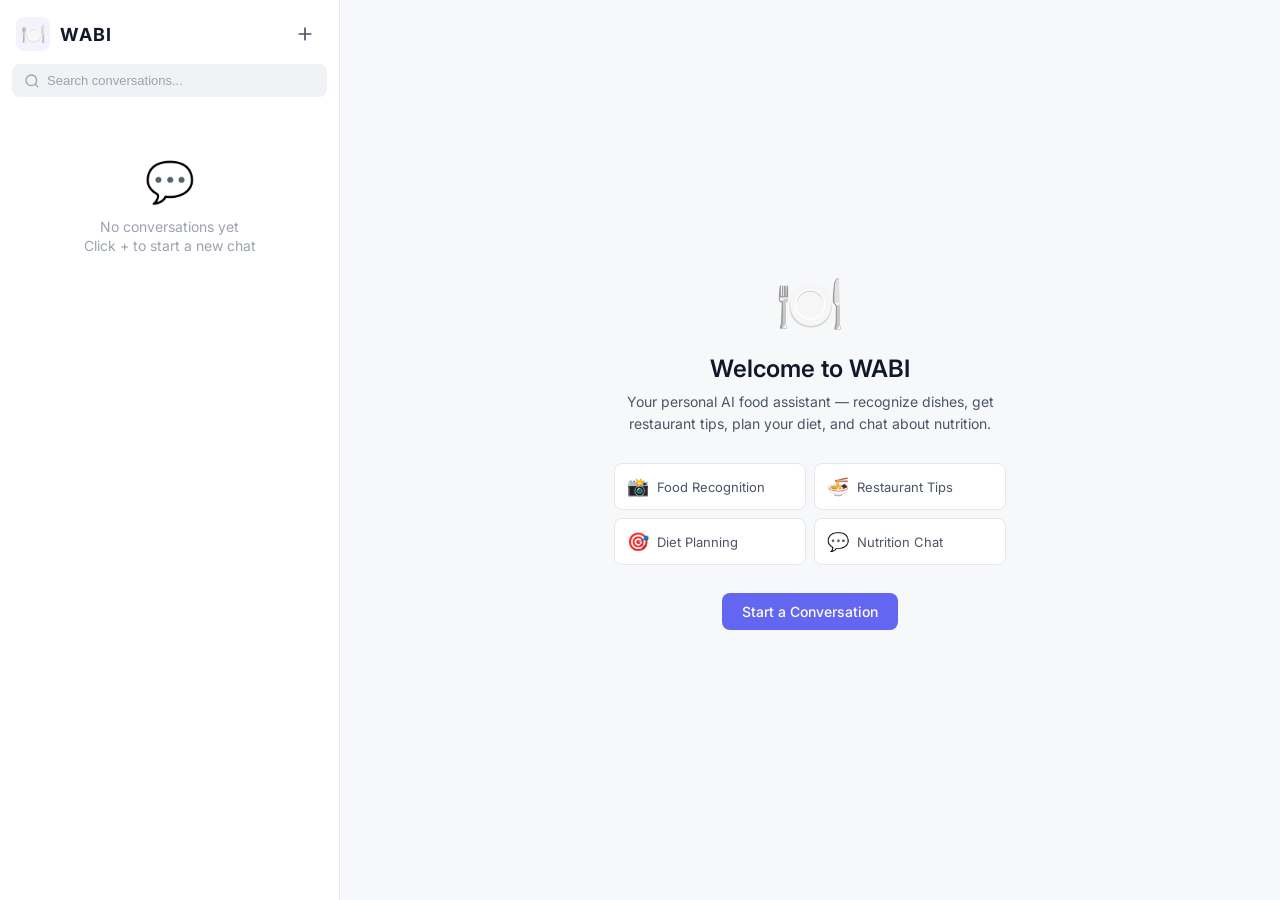
==== src/frontend/index.html @ 29ea1863 "refactor: 整理文档，方便打包，更符合规范" ====
<!DOCTYPE html>
<html lang="en">
<head>
    <meta charset="UTF-8">
    <meta name="viewport" content="width=device-width, initial-scale=1.0">
    <title>WABI Chat — AI Food Assistant</title>
    <meta name="description" content="WABI AI Food Assistant - Chat with your personal nutrition and food recommendation AI">
    <link rel="preconnect" href="https://fonts.googleapis.com">
    <link rel="preconnect" href="https://fonts.gstatic.com" crossorigin>
    <link href="https://fonts.googleapis.com/css2?family=Inter:wght@300;400;500;600;700&display=swap" rel="stylesheet">
    <link rel="stylesheet" href="/static/styles.css?v=2">
</head>
<body>
    <div class="app-container">
        <!-- Sidebar -->
        <aside class="sidebar" id="sidebar">
            <div class="sidebar-header">
                <div class="logo">
                    <div class="logo-icon">🍽️</div>
                    <h1>WABI</h1>
                </div>
                <button class="btn-icon" id="btn-new-chat" title="New Chat">
                    <svg width="20" height="20" viewBox="0 0 24 24" fill="none" stroke="currentColor" stroke-width="2" stroke-linecap="round" stroke-linejoin="round">
                        <path d="M12 5v14M5 12h14"/>
                    </svg>
                </button>
            </div>

            <div class="search-bar">
                <svg class="search-icon" width="16" height="16" viewBox="0 0 24 24" fill="none" stroke="currentColor" stroke-width="2">
                    <circle cx="11" cy="11" r="8"/>
                    <path d="m21 21-4.35-4.35"/>
                </svg>
                <input type="text" id="search-input" placeholder="Search conversations..." />
            </div>

            <div class="user-list" id="user-list">
                <div class="empty-state" id="empty-state">
                    <div class="empty-icon">💬</div>
                    <p>No conversations yet</p>
                    <p class="empty-hint">Click + to start a new chat</p>
                </div>
            </div>
        </aside>

        <!-- Chat Panel -->
        <main class="chat-panel">
            <!-- Welcome screen -->
            <div class="welcome-screen" id="welcome-screen">
                <div class="welcome-content">
                    <div class="welcome-icon">🍽️</div>
                    <h2>Welcome to WABI</h2>
                    <p>Your personal AI food assistant — recognize dishes, get restaurant tips, plan your diet, and chat about nutrition.</p>
                    <div class="feature-grid">
                        <div class="feature-card"><span class="feature-emoji">📸</span><span>Food Recognition</span></div>
                        <div class="feature-card"><span class="feature-emoji">🍜</span><span>Restaurant Tips</span></div>
                        <div class="feature-card"><span class="feature-emoji">🎯</span><span>Diet Planning</span></div>
                        <div class="feature-card"><span class="feature-emoji">💬</span><span>Nutrition Chat</span></div>
                    </div>
                    <button class="btn-primary" id="btn-welcome-new-chat">Start a Conversation</button>
                </div>
            </div>

            <!-- Chat view -->
            <div class="chat-view" id="chat-view" style="display:none;">
                <header class="chat-header">
                    <button class="btn-icon btn-back" id="btn-back" title="Back">
                        <svg width="20" height="20" viewBox="0 0 24 24" fill="none" stroke="currentColor" stroke-width="2"><path d="m15 18-6-6 6-6"/></svg>
                    </button>
                    <div class="chat-header-info">
                        <div class="avatar" id="chat-avatar">U</div>
                        <div class="chat-header-text">
                            <h2 id="chat-user-name">User</h2>
                            <span class="chat-status" id="chat-status">online</span>
                        </div>
                    </div>
                    <button class="btn-icon" id="btn-profile" title="User Profile">
                        <svg width="20" height="20" viewBox="0 0 24 24" fill="none" stroke="currentColor" stroke-width="2">
                            <path d="M20 21v-2a4 4 0 0 0-4-4H8a4 4 0 0 0-4 4v2"/>
                            <circle cx="12" cy="7" r="4"/>
                        </svg>
                    </button>
                    <button class="btn-icon btn-delete" id="btn-delete-chat" title="Delete conversation">
                        <svg width="18" height="18" viewBox="0 0 24 24" fill="none" stroke="currentColor" stroke-width="2">
                            <path d="M3 6h18M19 6v14a2 2 0 01-2 2H7a2 2 0 01-2-2V6m3 0V4a2 2 0 012-2h4a2 2 0 012 2v2"/>
                        </svg>
                    </button>
                </header>

                <div class="messages-container" id="messages-container">
                    <div class="messages-scroll" id="messages-scroll"></div>
                </div>

                <div class="input-bar">
                    <label class="btn-icon btn-attach" title="Upload image">
                        <svg width="20" height="20" viewBox="0 0 24 24" fill="none" stroke="currentColor" stroke-width="2">
                            <path d="M21.44 11.05l-9.19 9.19a6 6 0 01-8.49-8.49l9.19-9.19a4 4 0 015.66 5.66l-9.2 9.19a2 2 0 01-2.83-2.83l8.49-8.48"/>
                        </svg>
                        <input type="file" id="image-input" accept="image/*" style="display:none" />
                    </label>
                    <div class="input-wrapper">
                        <div class="image-preview" id="image-preview" style="display:none;">
                            <img id="preview-img" src="" alt="preview" />
                            <button class="btn-remove-img" id="btn-remove-img">&times;</button>
                        </div>
                        <textarea id="message-input" placeholder="Type a message..." rows="1"></textarea>
                    </div>
                    <button class="btn-send" id="btn-send" title="Send">
                        <svg width="20" height="20" viewBox="0 0 24 24" fill="none" stroke="currentColor" stroke-width="2">
                            <path d="M22 2L11 13M22 2l-7 20-4-9-9-4 20-7z"/>
                        </svg>
                    </button>
                </div>
            </div>
        </main>
    </div>

    <!-- Profile Drawer (overlay, outside main layout) -->
    <div class="drawer-backdrop hidden" id="drawer-backdrop"></div>
    <aside class="profile-drawer hidden" id="profile-panel">
        <div class="drawer-header">
            <h3>Profile</h3>
            <button class="btn-icon" id="btn-close-profile" title="Close">
                <svg width="18" height="18" viewBox="0 0 24 24" fill="none" stroke="currentColor" stroke-width="2"><path d="M18 6L6 18M6 6l12 12"/></svg>
            </button>
        </div>
        <div class="drawer-body">
            <p class="drawer-hint">Your info helps the AI personalize responses. Fill in as much or as little as you like.</p>

            <div class="field">
                <label for="prof-age">Age</label>
                <input type="number" id="prof-age" placeholder="e.g. 25" />
            </div>
            <div class="field-row">
                <div class="field">
                    <label for="prof-height">Height (cm)</label>
                    <input type="number" id="prof-height" placeholder="175" />
                </div>
                <div class="field">
                    <label for="prof-weight">Weight (kg)</label>
                    <input type="number" id="prof-weight" placeholder="70" />
                </div>
            </div>
            <div class="field">
                <label for="prof-gender">Gender</label>
                <select id="prof-gender">
                    <option value="">—</option>
                    <option value="male">Male</option>
                    <option value="female">Female</option>
                    <option value="other">Other</option>
                </select>
            </div>
            <div class="field">
                <label for="prof-health">Health Conditions</label>
                <textarea id="prof-health" rows="2" placeholder="e.g. hypertension, diabetes"></textarea>
            </div>
            <div class="field">
                <label for="prof-diet">Dietary Preferences</label>
                <input type="text" id="prof-diet" placeholder="e.g. vegan, keto" />
            </div>
            <div class="field">
                <label for="prof-allergies">Allergies</label>
                <input type="text" id="prof-allergies" placeholder="e.g. peanuts, gluten" />
            </div>
            <div class="field">
                <label for="prof-goals">Fitness Goals</label>
                <textarea id="prof-goals" rows="2" placeholder="e.g. lose 5 kg, build muscle"></textarea>
            </div>
        </div>
        <div class="drawer-footer">
            <button class="btn-primary" id="btn-save-profile">Save</button>
        </div>
    </aside>

    <!-- New chat modal -->
    <div class="modal-overlay" id="modal-overlay" style="display:none;">
        <div class="modal">
            <h3>New Conversation</h3>
            <p>Enter a name for this chat:</p>
            <input type="text" id="modal-name-input" placeholder="e.g. Alice" maxlength="30" autofocus />
            <div class="modal-actions">
                <button class="btn-secondary" id="modal-cancel">Cancel</button>
                <button class="btn-primary" id="modal-confirm">Create</button>
            </div>
        </div>
    </div>

    <script src="/static/app.js?v=3"></script>
</body>
</html>
---- static/styles.css ----
/* ===================================================================
   WABI Chat — Modern Neutral Theme
   Inspired by Linear / Notion / Arc aesthetics
   =================================================================== */

@import url('https://fonts.googleapis.com/css2?family=Inter:wght@300;400;500;600;700&display=swap');

:root {
    /* Surface */
    --bg-app: #f7f8fa;
    --bg-surface: #ffffff;
    --bg-muted: #f0f2f5;
    --bg-hover: #ebedf1;
    --bg-active: #e4e7ec;

    /* Accent — indigo-violet */
    --accent: #6366f1;
    --accent-hover: #4f46e5;
    --accent-subtle: rgba(99, 102, 241, 0.08);
    --accent-ring: rgba(99, 102, 241, 0.22);

    /* Semantic */
    --success: #22c55e;
    --danger: #ef4444;

    /* Text */
    --text-1: #111827;
    --text-2: #4b5563;
    --text-3: #9ca3af;
    --text-inverse: #ffffff;

    /* Border */
    --border: #e5e7eb;
    --border-strong: #d1d5db;

    /* Shadows */
    --shadow-xs: 0 1px 2px rgba(0,0,0,0.04);
    --shadow-sm: 0 1px 3px rgba(0,0,0,0.06), 0 1px 2px rgba(0,0,0,0.04);
    --shadow-md: 0 4px 6px -1px rgba(0,0,0,0.06), 0 2px 4px -2px rgba(0,0,0,0.04);
    --shadow-lg: 0 10px 15px -3px rgba(0,0,0,0.07), 0 4px 6px -4px rgba(0,0,0,0.04);
    --shadow-xl: 0 20px 25px -5px rgba(0,0,0,0.08), 0 8px 10px -6px rgba(0,0,0,0.04);

    /* Radii */
    --r-sm: 8px;
    --r-md: 12px;
    --r-lg: 16px;
    --r-xl: 20px;
    --r-full: 9999px;

    --transition: 0.15s ease;
}

*, *::before, *::after {
    margin: 0;
    padding: 0;
    box-sizing: border-box;
}

html, body {
    height: 100%;
    font-family: 'Inter', -apple-system, BlinkMacSystemFont, 'Segoe UI', sans-serif;
    background: var(--bg-app);
    color: var(--text-1);
    overflow: hidden;
    -webkit-font-smoothing: antialiased;
    -moz-osx-font-smoothing: grayscale;
}

/* ===================================================================
   Layout
   =================================================================== */

.app-container {
    display: flex;
    height: 100vh;
    max-width: 1440px;
    margin: 0 auto;
    background: var(--bg-app);
}

/* ===================================================================
   Sidebar
   =================================================================== */

.sidebar {
    width: 340px;
    min-width: 280px;
    background: var(--bg-surface);
    border-right: 1px solid var(--border);
    display: flex;
    flex-direction: column;
}

.sidebar-header {
    display: flex;
    align-items: center;
    justify-content: space-between;
    padding: 16px 16px 12px;
}

.logo {
    display: flex;
    align-items: center;
    gap: 10px;
}

.logo-icon {
    font-size: 20px;
    width: 34px;
    height: 34px;
    display: flex;
    align-items: center;
    justify-content: center;
    background: var(--accent-subtle);
    border-radius: var(--r-sm);
}

.logo h1 {
    font-size: 18px;
    font-weight: 700;
    letter-spacing: 1px;
    color: var(--text-1);
}

/* Search */
.search-bar {
    padding: 0 12px 12px;
    position: relative;
}

.search-bar input {
    width: 100%;
    padding: 8px 12px 8px 34px;
    background: var(--bg-muted);
    border: 1px solid transparent;
    border-radius: var(--r-sm);
    color: var(--text-1);
    font-size: 13px;
    outline: none;
    transition: all var(--transition);
}

.search-bar input::placeholder { color: var(--text-3); }

.search-bar input:focus {
    background: var(--bg-surface);
    border-color: var(--accent);
    box-shadow: 0 0 0 3px var(--accent-ring);
}

.search-icon {
    position: absolute;
    left: 24px;
    top: 9px;
    color: var(--text-3);
    pointer-events: none;
}

/* User list */
.user-list {
    flex: 1;
    overflow-y: auto;
    padding: 0 8px;
    scrollbar-width: thin;
    scrollbar-color: var(--border) transparent;
}

.user-list::-webkit-scrollbar { width: 4px; }
.user-list::-webkit-scrollbar-thumb { background: var(--border); border-radius: 2px; }

.user-item {
    display: flex;
    align-items: center;
    gap: 12px;
    padding: 10px 12px;
    cursor: pointer;
    transition: all var(--transition);
    border-radius: var(--r-sm);
    margin-bottom: 2px;
}

.user-item:hover { background: var(--bg-hover); }

.user-item.active {
    background: var(--accent-subtle);
}

.avatar {
    width: 38px;
    height: 38px;
    border-radius: var(--r-full);
    background: var(--accent);
    display: flex;
    align-items: center;
    justify-content: center;
    font-weight: 600;
    font-size: 14px;
    color: var(--text-inverse);
    flex-shrink: 0;
    text-transform: uppercase;
}

.user-item-info { flex: 1; min-width: 0; }

.user-item-name {
    font-size: 14px;
    font-weight: 500;
    color: var(--text-1);
    white-space: nowrap;
    overflow: hidden;
    text-overflow: ellipsis;
}

.user-item-preview {
    font-size: 12px;
    color: var(--text-3);
    margin-top: 2px;
}

.user-item-meta {
    display: flex;
    flex-direction: column;
    align-items: flex-end;
    gap: 4px;
    flex-shrink: 0;
}

.user-item-time { font-size: 11px; color: var(--text-3); }

.user-item-id {
    font-size: 10px;
    color: var(--text-3);
    background: var(--bg-muted);
    padding: 1px 5px;
    border-radius: 4px;
    font-family: 'SF Mono', 'Fira Code', monospace;
}

/* Empty state */
.empty-state {
    display: flex;
    flex-direction: column;
    align-items: center;
    justify-content: center;
    padding: 48px 20px;
    color: var(--text-3);
}

.empty-icon { font-size: 40px; margin-bottom: 12px; }
.empty-state p { font-size: 14px; margin-bottom: 2px; }
.empty-hint { font-size: 12px; color: var(--text-3); }

/* ===================================================================
   Chat Panel
   =================================================================== */

.chat-panel {
    flex: 1;
    display: flex;
    flex-direction: column;
    background: var(--bg-app);
    min-width: 0;
}

/* Welcome Screen */
.welcome-screen {
    flex: 1;
    display: flex;
    align-items: center;
    justify-content: center;
}

.welcome-content {
    text-align: center;
    max-width: 440px;
    padding: 40px 24px;
    animation: fadeInUp 0.5s ease;
}

.welcome-icon { font-size: 56px; margin-bottom: 16px; }

.welcome-content h2 {
    font-size: 24px;
    font-weight: 600;
    margin-bottom: 8px;
}

.welcome-content > p {
    font-size: 14px;
    color: var(--text-2);
    line-height: 1.6;
    margin-bottom: 28px;
}

.feature-grid {
    display: grid;
    grid-template-columns: 1fr 1fr;
    gap: 8px;
    margin-bottom: 28px;
}

.feature-card {
    background: var(--bg-surface);
    border: 1px solid var(--border);
    border-radius: var(--r-sm);
    padding: 12px;
    display: flex;
    align-items: center;
    gap: 8px;
    font-size: 13px;
    color: var(--text-2);
    transition: all var(--transition);
}

.feature-card:hover {
    border-color: var(--accent);
    background: var(--accent-subtle);
    color: var(--text-1);
    transform: translateY(-1px);
    box-shadow: var(--shadow-sm);
}

.feature-emoji { font-size: 18px; }

/* Chat header */
.chat-header {
    display: flex;
    align-items: center;
    padding: 8px 12px;
    background: var(--bg-surface);
    border-bottom: 1px solid var(--border);
    gap: 4px;
    flex-shrink: 0;
}

.chat-header-info {
    display: flex;
    align-items: center;
    gap: 10px;
    flex: 1;
    min-width: 0;
}

.chat-header-text h2 { font-size: 15px; font-weight: 600; }
.chat-status { font-size: 11px; color: var(--success); }

.chat-view {
    flex-direction: column;
    height: 100%;
}

/* Messages */
.messages-container {
    flex: 1;
    overflow: hidden;
    min-height: 0;
}

.messages-scroll {
    height: 100%;
    overflow-y: auto;
    padding: 20px 48px;
    display: flex;
    flex-direction: column;
    gap: 4px;
    scrollbar-width: thin;
    scrollbar-color: var(--border) transparent;
}

.messages-scroll::before { content: ''; flex: 1; }
.messages-scroll::-webkit-scrollbar { width: 4px; }
.messages-scroll::-webkit-scrollbar-thumb { background: var(--border); border-radius: 2px; }

.message {
    max-width: 68%;
    padding: 10px 14px;
    border-radius: var(--r-lg);
    font-size: 14px;
    line-height: 1.55;
    animation: messageIn 0.2s ease;
    word-wrap: break-word;
    overflow-wrap: break-word;
}

.message.user {
    align-self: flex-end;
    background: var(--accent);
    color: var(--text-inverse);
    border-bottom-right-radius: 4px;
}

.message.assistant {
    align-self: flex-start;
    background: var(--bg-surface);
    border: 1px solid var(--border);
    color: var(--text-1);
    border-bottom-left-radius: 4px;
    box-shadow: var(--shadow-xs);
}

.message-time {
    display: block;
    font-size: 10px;
    margin-top: 4px;
    text-align: right;
    color: var(--text-3);
}

.message.user .message-time { color: rgba(255,255,255,0.6); }
.message.assistant .message-time { text-align: left; }

/* Markdown in messages */
.message h3, .message h4 { margin: 6px 0 4px; font-size: 14px; font-weight: 600; }
.message.user h3, .message.user h4 { color: rgba(255,255,255,0.9); }
.message.assistant h3, .message.assistant h4 { color: var(--accent); }

.message ul, .message ol { padding-left: 16px; margin: 4px 0; }
.message li { margin: 2px 0; }
.message strong { font-weight: 600; }

.message code {
    background: rgba(0,0,0,0.05);
    padding: 1px 4px;
    border-radius: 4px;
    font-size: 13px;
}

.message.user code { background: rgba(255,255,255,0.2); }

.message pre {
    background: rgba(0,0,0,0.04);
    padding: 8px 10px;
    border-radius: var(--r-sm);
    overflow-x: auto;
    margin: 4px 0;
}

.message.user pre { background: rgba(255,255,255,0.12); }
.message pre code { background: none; padding: 0; }

/* Typing indicator */
.typing-indicator {
    align-self: flex-start;
    background: var(--bg-surface);
    border: 1px solid var(--border);
    padding: 10px 16px;
    border-radius: var(--r-lg);
    border-bottom-left-radius: 4px;
    display: flex;
    gap: 5px;
    animation: messageIn 0.2s ease;
}

/* Thinking Process Indicator */
.thinking-container {
    margin-top: 2px;
    margin-bottom: 12px;
    animation: messageIn 0.3s ease;
}

.thinking-chip {
    display: flex;
    align-items: center;
    gap: 8px;
    width: fit-content;
    max-width: 100%;
    border: 1px solid var(--border);
    border-radius: var(--r-full);
    background: rgba(255,255,255,0.62);
    color: var(--text-2);
    padding: 6px 10px;
    cursor: pointer;
    transition: transform var(--transition), box-shadow var(--transition), background var(--transition);
    box-shadow: var(--shadow-xs);
    font: inherit;
}

.thinking-chip:hover {
    transform: translateY(-1px);
    background: rgba(255,255,255,0.88);
    box-shadow: var(--shadow-sm);
}

.thinking-icon {
    font-size: 13px;
    color: var(--accent);
}

.thinking-title {
    font-size: 12px;
    font-weight: 600;
    color: var(--text-2);
    white-space: nowrap;
}

.thinking-summary {
    font-size: 12px;
    color: var(--text-3);
    white-space: nowrap;
    overflow: hidden;
    text-overflow: ellipsis;
    max-width: 200px;
}

.thinking-toggle {
    font-size: 13px;
    margin-left: 2px;
    color: var(--text-3);
    transition: transform 0.3s cubic-bezier(0.32, 0.72, 0, 1);
}

.thinking-container.expanded .thinking-toggle {
    transform: rotate(180deg);
}

.thinking-content {
    max-height: 0px;
    overflow: hidden;
    transition: max-height 0.3s cubic-bezier(0.32, 0.72, 0, 1), margin-top 0.3s ease;
    margin-top: 0;
}

.thinking-container.expanded .thinking-content {
    margin-top: 8px;
}

.thinking-node + .thinking-node {
    margin-top: 8px;
}

.thinking-node-title {
    font-size: 11px;
    color: var(--text-3);
    margin-bottom: 4px;
    font-weight: 600;
    letter-spacing: 0.02em;
}

.thinking-logs {
    list-style-type: none;
    padding: 8px 10px 8px 12px;
    margin: 0;
    font-size: 12px;
    color: var(--text-2);
    font-style: italic;
    line-height: 1.45;
    background: rgba(17, 24, 39, 0.04);
    border-radius: var(--r-sm);
    border-left: 2px solid var(--accent);
}

.thinking-logs li + li {
    margin-top: 6px;
}

.thinking-step-title {
    font-size: 13px;
    font-weight: 700;
    color: var(--text-1);
    font-style: normal;
}

.thinking-step-body {
    font-size: 12px;
    font-style: italic;
    color: var(--text-2);
}

.typing-dot {
    width: 7px;
    height: 7px;
    background: var(--text-3);
    border-radius: var(--r-full);
    animation: typingBounce 1.4s infinite;
}

.typing-dot:nth-child(2) { animation-delay: 0.15s; }
.typing-dot:nth-child(3) { animation-delay: 0.3s; }

/* Input bar */
.input-bar {
    display: flex;
    align-items: flex-end;
    gap: 8px;
    padding: 12px 48px 20px;
}

.input-wrapper {
    flex: 1;
    background: var(--bg-surface);
    border-radius: var(--r-xl);
    border: 1px solid var(--border);
    display: flex;
    flex-direction: column;
    overflow: hidden;
    transition: all var(--transition);
    box-shadow: var(--shadow-xs);
}

.input-wrapper:focus-within {
    border-color: var(--accent);
    box-shadow: 0 0 0 3px var(--accent-ring);
}

.input-wrapper textarea {
    width: 100%;
    padding: 12px 16px;
    background: transparent;
    border: none;
    color: var(--text-1);
    font-size: 14px;
    font-family: inherit;
    resize: none;
    outline: none;
    max-height: 120px;
    line-height: 1.4;
}

.input-wrapper textarea::placeholder { color: var(--text-3); }

.image-preview {
    padding: 8px 12px;
    position: relative;
    display: flex;
    align-items: center;
}

.image-preview img {
    max-height: 72px;
    max-width: 180px;
    border-radius: var(--r-sm);
    object-fit: cover;
}

.btn-remove-img {
    position: absolute;
    top: 4px;
    right: 8px;
    width: 20px;
    height: 20px;
    border-radius: var(--r-full);
    background: var(--danger);
    color: #fff;
    border: none;
    font-size: 13px;
    cursor: pointer;
    display: flex;
    align-items: center;
    justify-content: center;
    line-height: 1;
}

/* ===================================================================
   Buttons
   =================================================================== */

.btn-icon {
    width: 36px;
    height: 36px;
    border-radius: var(--r-sm);
    border: none;
    background: transparent;
    color: var(--text-2);
    cursor: pointer;
    display: flex;
    align-items: center;
    justify-content: center;
    transition: all var(--transition);
    flex-shrink: 0;
}

.btn-icon:hover { background: var(--bg-hover); color: var(--text-1); }

.btn-send {
    width: 40px;
    height: 40px;
    border-radius: var(--r-full);
    border: none;
    background: var(--accent);
    color: var(--text-inverse);
    cursor: pointer;
    display: flex;
    align-items: center;
    justify-content: center;
    transition: all var(--transition);
    flex-shrink: 0;
}

.btn-send:hover { background: var(--accent-hover); transform: scale(1.05); }
.btn-send:active { transform: scale(0.95); }

.btn-primary {
    padding: 10px 20px;
    background: var(--accent);
    color: var(--text-inverse);
    border: none;
    border-radius: var(--r-sm);
    font-size: 14px;
    font-weight: 500;
    cursor: pointer;
    transition: all var(--transition);
    font-family: inherit;
}

.btn-primary:hover { background: var(--accent-hover); }
.btn-primary:disabled { opacity: 0.5; cursor: not-allowed; }

.btn-secondary {
    padding: 10px 20px;
    background: transparent;
    color: var(--text-2);
    border: 1px solid var(--border);
    border-radius: var(--r-sm);
    font-size: 14px;
    cursor: pointer;
    transition: all var(--transition);
    font-family: inherit;
}

.btn-secondary:hover { background: var(--bg-muted); color: var(--text-1); }

.btn-delete:hover { color: var(--danger); }
.btn-back { display: none; }

/* ===================================================================
   Modal
   =================================================================== */

.modal-overlay {
    position: fixed;
    inset: 0;
    background: rgba(0,0,0,0.25);
    backdrop-filter: blur(4px);
    display: flex;
    align-items: center;
    justify-content: center;
    z-index: 200;
    animation: fadeIn 0.15s ease;
}

.modal {
    background: var(--bg-surface);
    border: 1px solid var(--border);
    border-radius: var(--r-lg);
    padding: 24px;
    width: 380px;
    max-width: 90vw;
    box-shadow: var(--shadow-xl);
    animation: scaleIn 0.2s ease;
}

.modal h3 { font-size: 17px; font-weight: 600; margin-bottom: 4px; }
.modal p { font-size: 13px; color: var(--text-2); margin-bottom: 14px; }

.modal input {
    width: 100%;
    padding: 10px 12px;
    background: var(--bg-muted);
    border: 1px solid var(--border);
    border-radius: var(--r-sm);
    color: var(--text-1);
    font-size: 14px;
    font-family: inherit;
    outline: none;
    margin-bottom: 16px;
    transition: all var(--transition);
}

.modal input:focus {
    border-color: var(--accent);
    box-shadow: 0 0 0 3px var(--accent-ring);
}

.modal-actions { display: flex; justify-content: flex-end; gap: 8px; }

/* ===================================================================
   Profile Drawer — Fixed overlay, does NOT affect chat layout
   =================================================================== */

.drawer-backdrop {
    position: fixed;
    inset: 0;
    background: rgba(0,0,0,0.15);
    z-index: 300;
    transition: opacity 0.25s ease;
}

.drawer-backdrop.hidden {
    opacity: 0;
    pointer-events: none;
}

.profile-drawer {
    position: fixed;
    top: 0;
    right: 0;
    bottom: 0;
    width: 380px;
    max-width: 90vw;
    background: var(--bg-surface);
    border-left: 1px solid var(--border);
    display: flex;
    flex-direction: column;
    z-index: 310;
    box-shadow: var(--shadow-xl);
    transform: translateX(0);
    transition: transform 0.3s cubic-bezier(0.32, 0.72, 0, 1);
}

.profile-drawer.hidden {
    transform: translateX(100%);
    box-shadow: none;
}

.drawer-header {
    display: flex;
    align-items: center;
    justify-content: space-between;
    padding: 16px 20px;
    border-bottom: 1px solid var(--border);
}

.drawer-header h3 { font-size: 16px; font-weight: 600; }

.drawer-body {
    flex: 1;
    overflow-y: auto;
    padding: 20px;
    scrollbar-width: thin;
    scrollbar-color: var(--border) transparent;
}

.drawer-hint {
    font-size: 13px;
    color: var(--text-2);
    line-height: 1.5;
    margin-bottom: 20px;
    padding: 10px 12px;
    background: var(--accent-subtle);
    border-radius: var(--r-sm);
}

.field { margin-bottom: 14px; }

.field-row {
    display: flex;
    gap: 10px;
}

.field-row .field { flex: 1; }

.field label {
    display: block;
    font-size: 12px;
    font-weight: 500;
    color: var(--text-2);
    margin-bottom: 4px;
    text-transform: uppercase;
    letter-spacing: 0.03em;
}

.field input,
.field select,
.field textarea {
    width: 100%;
    padding: 9px 11px;
    background: var(--bg-muted);
    border: 1px solid var(--border);
    border-radius: var(--r-sm);
    color: var(--text-1);
    font-size: 14px;
    font-family: inherit;
    outline: none;
    transition: all var(--transition);
}

.field input:focus,
.field select:focus,
.field textarea:focus {
    border-color: var(--accent);
    background: var(--bg-surface);
    box-shadow: 0 0 0 3px var(--accent-ring);
}

.field textarea { resize: vertical; min-height: 48px; }

.drawer-footer {
    padding: 14px 20px;
    border-top: 1px solid var(--border);
}

.drawer-footer .btn-primary { width: 100%; }

/* ===================================================================
   Animations
   =================================================================== */

@keyframes fadeIn { from { opacity: 0 } to { opacity: 1 } }
@keyframes fadeInUp { from { opacity: 0; transform: translateY(16px) } to { opacity: 1; transform: translateY(0) } }
@keyframes scaleIn { from { opacity: 0; transform: scale(0.96) } to { opacity: 1; transform: scale(1) } }
@keyframes messageIn { from { opacity: 0; transform: translateY(6px) } to { opacity: 1; transform: translateY(0) } }
@keyframes typingBounce { 0%, 60%, 100% { transform: translateY(0) } 30% { transform: translateY(-4px) } }

/* ===================================================================
   Responsive
   =================================================================== */

@media (max-width: 768px) {
    .sidebar {
        position: absolute;
        inset: 0;
        width: 100%;
        z-index: 20;
        transition: transform var(--transition);
    }
    .sidebar.hidden { transform: translateX(-100%); }
    .btn-back { display: flex !important; }
    .messages-scroll { padding: 16px; }
    .input-bar { padding: 10px 12px 16px; }
    .profile-drawer { width: 100%; }
}
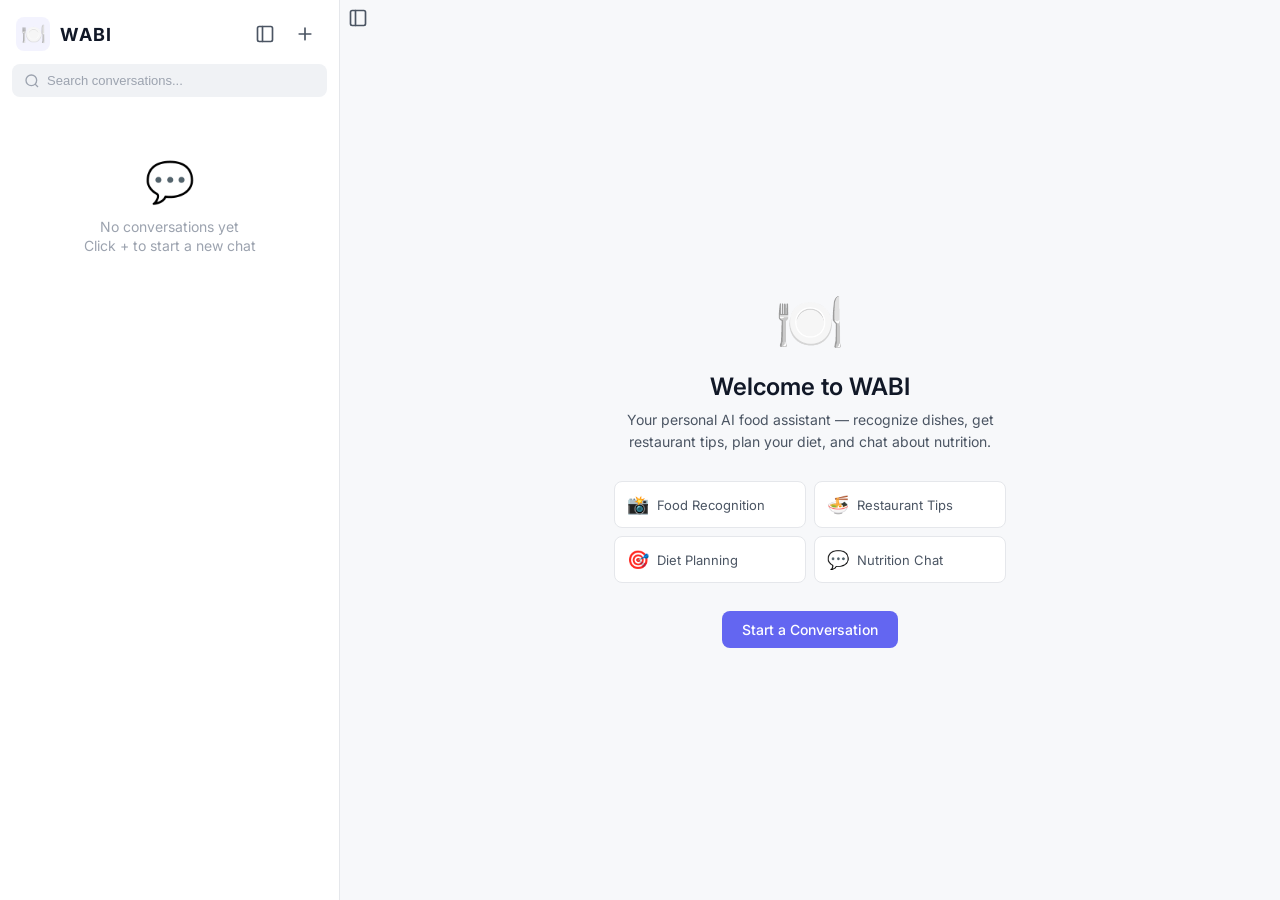
==== commit 076df338: "feat: 优化移动端显示" ====
--- a/src/frontend/index.html
+++ b/src/frontend/index.html
@@ -8,22 +8,31 @@
     <link rel="preconnect" href="https://fonts.googleapis.com">
     <link rel="preconnect" href="https://fonts.gstatic.com" crossorigin>
     <link href="https://fonts.googleapis.com/css2?family=Inter:wght@300;400;500;600;700&display=swap" rel="stylesheet">
-    <link rel="stylesheet" href="/static/styles.css?v=2">
+    <link rel="stylesheet" href="/static/styles.css?v=3">
 </head>
 <body>
     <div class="app-container">
         <!-- Sidebar -->
         <aside class="sidebar" id="sidebar">
+            <div class="sidebar-resizer" id="sidebar-resizer"></div>
             <div class="sidebar-header">
                 <div class="logo">
                     <div class="logo-icon">🍽️</div>
                     <h1>WABI</h1>
                 </div>
-                <button class="btn-icon" id="btn-new-chat" title="New Chat">
-                    <svg width="20" height="20" viewBox="0 0 24 24" fill="none" stroke="currentColor" stroke-width="2" stroke-linecap="round" stroke-linejoin="round">
-                        <path d="M12 5v14M5 12h14"/>
-                    </svg>
-                </button>
+                <div class="sidebar-actions" style="display: flex; gap: 4px;">
+                    <button class="btn-icon" id="btn-toggle-sidebar" title="Toggle Sidebar">
+                        <svg width="20" height="20" viewBox="0 0 24 24" fill="none" stroke="currentColor" stroke-width="2" stroke-linecap="round" stroke-linejoin="round">
+                            <rect x="3" y="3" width="18" height="18" rx="2" ry="2"/>
+                            <line x1="9" y1="3" x2="9" y2="21"/>
+                        </svg>
+                    </button>
+                    <button class="btn-icon" id="btn-new-chat" title="New Chat">
+                        <svg width="20" height="20" viewBox="0 0 24 24" fill="none" stroke="currentColor" stroke-width="2" stroke-linecap="round" stroke-linejoin="round">
+                            <path d="M12 5v14M5 12h14"/>
+                        </svg>
+                    </button>
+                </div>
             </div>
 
             <div class="search-bar">
@@ -44,7 +53,13 @@
         </aside>
 
         <!-- Chat Panel -->
-        <main class="chat-panel">
+        <main class="chat-panel" style="position: relative;">
+            <button class="btn-icon" id="btn-expand-sidebar" title="Expand Sidebar">
+                <svg width="20" height="20" viewBox="0 0 24 24" fill="none" stroke="currentColor" stroke-width="2" stroke-linecap="round" stroke-linejoin="round">
+                    <rect x="3" y="3" width="18" height="18" rx="2" ry="2"/>
+                    <line x1="9" y1="3" x2="9" y2="21"/>
+                </svg>
+            </button>
             <!-- Welcome screen -->
             <div class="welcome-screen" id="welcome-screen">
                 <div class="welcome-content">
@@ -185,6 +200,7 @@
         </div>
     </div>
 
-    <script src="/static/app.js?v=3"></script>
+    <script src="/static/vendor/markdown-it.min.js"></script>
+    <script src="/static/app.js?v=7"></script>
 </body>
 </html>
